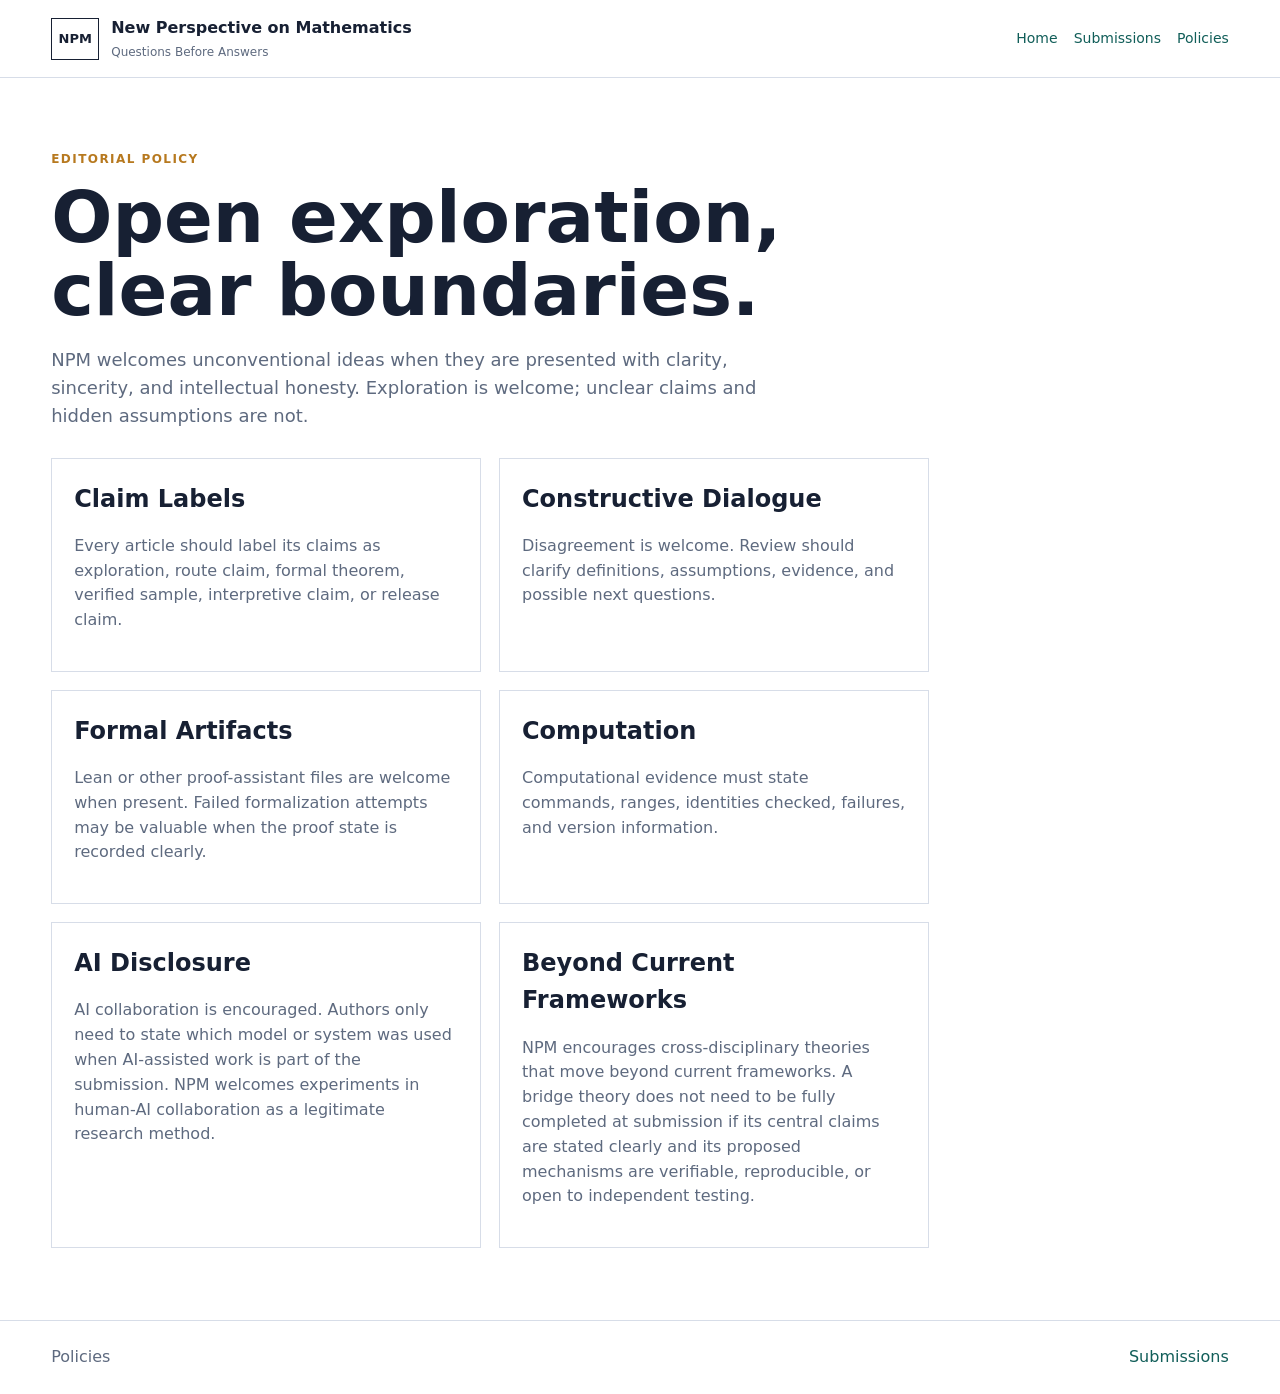
==== policies.html @ 7ed345a8 "Initialize NPM journal Pages site" ====
<!doctype html>
<html lang="en">
  <head>
    <meta charset="utf-8">
    <meta name="viewport" content="width=device-width, initial-scale=1">
    <title>Policies | New Perspective on Mathematics</title>
    <meta name="description" content="Editorial and claim-boundary policies for New Perspective on Mathematics.">
    <link rel="stylesheet" href="styles.css">
  </head>
  <body>
    <header class="site-header">
      <a class="brand" href="index.html">
        <span class="brand-mark">NPM</span>
        <span>
          <strong>New Perspective on Mathematics</strong>
          <small>Questions Before Answers</small>
        </span>
      </a>
      <nav aria-label="Primary navigation">
        <a href="index.html">Home</a>
        <a href="submissions.html">Submissions</a>
        <a href="policies.html">Policies</a>
      </nav>
    </header>

    <main class="page">
      <p class="eyebrow">Editorial policy</p>
      <h1>Open exploration, clear boundaries.</h1>
      <p class="lead">
        NPM welcomes unconventional ideas when they are presented with clarity,
        sincerity, and intellectual honesty. Exploration is welcome; unclear
        claims and hidden assumptions are not.
      </p>

      <section class="policy-list">
        <article>
          <h2>Claim Labels</h2>
          <p>
            Every article should label its claims as exploration, route claim,
            formal theorem, verified sample, interpretive claim, or release
            claim.
          </p>
        </article>
        <article>
          <h2>Constructive Dialogue</h2>
          <p>
            Disagreement is welcome. Review should clarify definitions,
            assumptions, evidence, and possible next questions.
          </p>
        </article>
        <article>
          <h2>Formal Artifacts</h2>
          <p>
            Lean or other proof-assistant files are welcome when present.
            Failed formalization attempts may be valuable when the proof state
            is recorded clearly.
          </p>
        </article>
        <article>
          <h2>Computation</h2>
          <p>
            Computational evidence must state commands, ranges, identities
            checked, failures, and version information.
          </p>
        </article>
        <article>
          <h2>AI Disclosure</h2>
          <p>
            AI collaboration is encouraged. Authors only need to state which
            model or system was used when AI-assisted work is part of the
            submission. NPM welcomes experiments in human-AI collaboration as a
            legitimate research method.
          </p>
        </article>
        <article>
          <h2>Beyond Current Frameworks</h2>
          <p>
            NPM encourages cross-disciplinary theories that move beyond current
            frameworks. A bridge theory does not need to be fully completed at
            submission if its central claims are stated clearly and its proposed
            mechanisms are verifiable, reproducible, or open to independent
            testing.
          </p>
        </article>
      </section>
    </main>

    <footer>
      <span>Policies</span>
      <a href="submissions.html">Submissions</a>
    </footer>
  </body>
</html>
---- styles.css ----
:root {
  color-scheme: light;
  --ink: #172033;
  --muted: #5e6a7f;
  --line: #d7dde8;
  --paper: #ffffff;
  --soft: #f5f7fb;
  --accent: #0f766e;
  --accent-strong: #115e59;
  --gold: #b7791f;
  --blue: #1d4ed8;
}

* {
  box-sizing: border-box;
}

body {
  margin: 0;
  background: var(--paper);
  color: var(--ink);
  font-family: Inter, ui-sans-serif, system-ui, -apple-system, BlinkMacSystemFont, "Segoe UI", sans-serif;
  line-height: 1.55;
}

a {
  color: var(--accent-strong);
  text-decoration: none;
}

a:hover {
  text-decoration: underline;
}

.site-header {
  position: sticky;
  top: 0;
  z-index: 10;
  display: flex;
  align-items: center;
  justify-content: space-between;
  gap: 24px;
  padding: 16px clamp(18px, 4vw, 52px);
  border-bottom: 1px solid var(--line);
  background: rgba(255, 255, 255, 0.94);
  backdrop-filter: blur(12px);
}

.brand {
  display: inline-flex;
  align-items: center;
  gap: 12px;
  color: var(--ink);
}

.brand:hover {
  text-decoration: none;
}

.brand-mark {
  display: grid;
  width: 48px;
  height: 42px;
  place-items: center;
  border: 1px solid var(--ink);
  font-size: 13px;
  font-weight: 800;
}

.brand strong,
.brand small {
  display: block;
}

.brand small {
  margin-top: 2px;
  color: var(--muted);
  font-size: 12px;
}

nav {
  display: flex;
  flex-wrap: wrap;
  gap: 16px;
  font-size: 14px;
}

main {
  min-height: calc(100vh - 140px);
}

.hero {
  display: grid;
  grid-template-columns: minmax(0, 1.05fr) minmax(320px, 0.95fr);
  gap: clamp(28px, 5vw, 72px);
  align-items: center;
  padding: clamp(48px, 8vw, 92px) clamp(18px, 4vw, 52px) 40px;
  border-bottom: 1px solid var(--line);
}

.hero h1,
.page h1 {
  max-width: 980px;
  margin: 0;
  font-size: clamp(36px, 6vw, 72px);
  line-height: 1.02;
  letter-spacing: 0;
}

.hero p,
.lead {
  max-width: 760px;
  color: var(--muted);
  font-size: 18px;
}

.eyebrow {
  margin: 0 0 12px;
  color: var(--gold);
  font-size: 12px;
  font-weight: 800;
  letter-spacing: 0.12em;
  text-transform: uppercase;
}

.actions {
  display: flex;
  flex-wrap: wrap;
  gap: 12px;
  margin-top: 26px;
}

.button {
  display: inline-flex;
  align-items: center;
  justify-content: center;
  min-height: 42px;
  padding: 0 16px;
  border: 1px solid var(--line);
  color: var(--ink);
  font-weight: 700;
}

.button:hover {
  border-color: var(--accent);
  text-decoration: none;
}

.button.primary {
  border-color: var(--accent);
  background: var(--accent);
  color: #ffffff;
}

.route-visual {
  border: 1px solid var(--line);
  background:
    linear-gradient(90deg, rgba(15, 118, 110, 0.08) 1px, transparent 1px),
    linear-gradient(0deg, rgba(29, 78, 216, 0.07) 1px, transparent 1px),
    var(--soft);
  background-size: 42px 42px;
  padding: 24px;
}

.track {
  display: grid;
  grid-template-columns: repeat(5, 1fr);
  gap: 8px;
  margin-bottom: 26px;
}

.track span {
  min-height: 76px;
  display: grid;
  place-items: center;
  border: 1px solid var(--line);
  background: rgba(255, 255, 255, 0.82);
  color: var(--ink);
  font-weight: 800;
}

.ledger {
  display: grid;
  grid-template-columns: repeat(3, 1fr);
  gap: 10px;
}

.ledger div {
  border-left: 4px solid var(--accent);
  background: #ffffff;
  padding: 14px;
}

.ledger strong,
.ledger span {
  display: block;
}

.ledger span {
  color: var(--muted);
}

.band,
.page,
.grid {
  padding: clamp(38px, 6vw, 72px) clamp(18px, 4vw, 52px);
}

.section-head {
  display: flex;
  align-items: end;
  justify-content: space-between;
  gap: 20px;
  margin-bottom: 18px;
}

h2,
h3 {
  margin: 0 0 10px;
  letter-spacing: 0;
}

.issue-row {
  display: flex;
  align-items: center;
  justify-content: space-between;
  gap: 24px;
  border-top: 1px solid var(--line);
  border-bottom: 1px solid var(--line);
  padding: 24px 0;
}

.issue-row p,
.grid p,
.paper p,
.policy-list p,
.checklist p,
li {
  color: var(--muted);
}

.grid {
  display: grid;
  grid-template-columns: repeat(3, 1fr);
  gap: 20px;
  background: var(--soft);
  border-top: 1px solid var(--line);
}

.grid article,
.policy-list article,
.checklist,
.paper {
  border: 1px solid var(--line);
  background: var(--paper);
  padding: 22px;
}

.prose {
  max-width: 900px;
}

.prose p {
  color: var(--muted);
  font-size: 17px;
}

.values {
  display: grid;
  grid-template-columns: repeat(2, 1fr);
  gap: 12px;
  margin: 0;
  padding: 0;
  list-style: none;
}

.values li {
  border-left: 4px solid var(--gold);
  background: var(--soft);
  padding: 14px 16px;
  color: var(--ink);
}

.page {
  max-width: 980px;
}

.checklist,
.policy-list,
.paper {
  margin-top: 28px;
}

.policy-list {
  display: grid;
  grid-template-columns: repeat(2, 1fr);
  gap: 18px;
}

code {
  background: var(--soft);
  border: 1px solid var(--line);
  padding: 2px 5px;
}

.status {
  color: var(--blue);
  font-size: 13px;
  font-weight: 800;
  text-transform: uppercase;
}

dl {
  display: grid;
  gap: 12px;
  margin: 22px 0 0;
}

dl div {
  display: grid;
  grid-template-columns: 160px 1fr;
  gap: 12px;
  border-top: 1px solid var(--line);
  padding-top: 12px;
}

dt {
  font-weight: 800;
}

dd {
  margin: 0;
  color: var(--muted);
}

footer {
  display: flex;
  justify-content: space-between;
  gap: 16px;
  padding: 24px clamp(18px, 4vw, 52px);
  border-top: 1px solid var(--line);
  color: var(--muted);
}

@media (max-width: 860px) {
  .site-header,
  .issue-row,
  footer {
    align-items: flex-start;
    flex-direction: column;
  }

  .hero,
  .grid,
  .policy-list {
    grid-template-columns: 1fr;
  }

  .track {
    grid-template-columns: 1fr;
  }

  .ledger {
    grid-template-columns: 1fr;
  }

  .values {
    grid-template-columns: 1fr;
  }

  dl div {
    grid-template-columns: 1fr;
  }
}
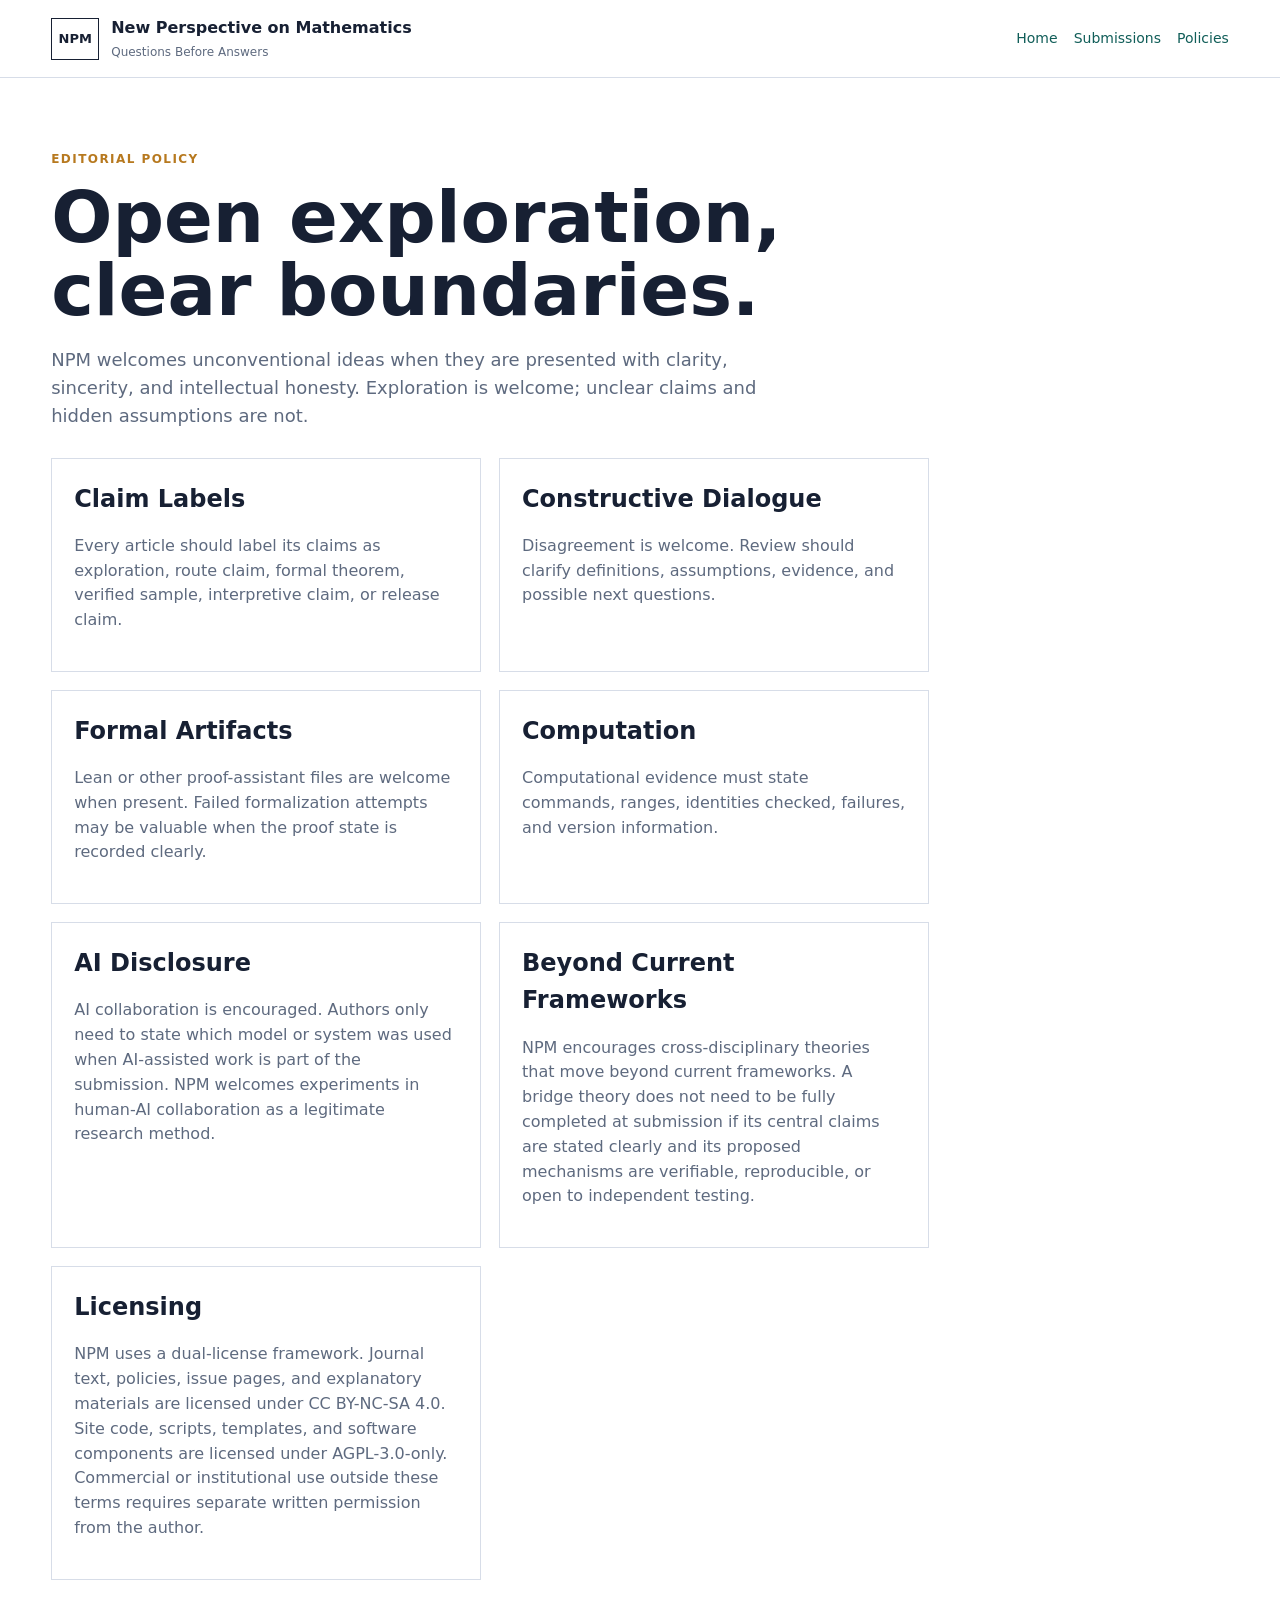
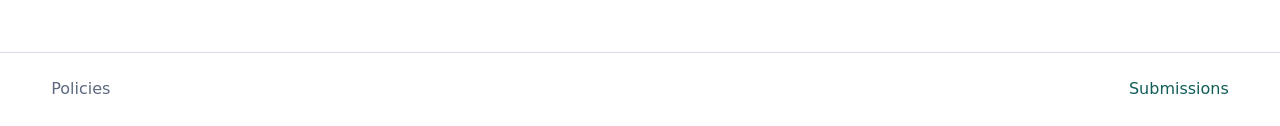
==== commit 8ff92d9b: "Update repository licensing framework" ====
--- a/policies.html
+++ b/policies.html
@@ -82,6 +82,16 @@
             testing.
           </p>
         </article>
+        <article>
+          <h2>Licensing</h2>
+          <p>
+            NPM uses a dual-license framework. Journal text, policies, issue
+            pages, and explanatory materials are licensed under CC BY-NC-SA 4.0.
+            Site code, scripts, templates, and software components are licensed
+            under AGPL-3.0-only. Commercial or institutional use outside these
+            terms requires separate written permission from the author.
+          </p>
+        </article>
       </section>
     </main>
 
